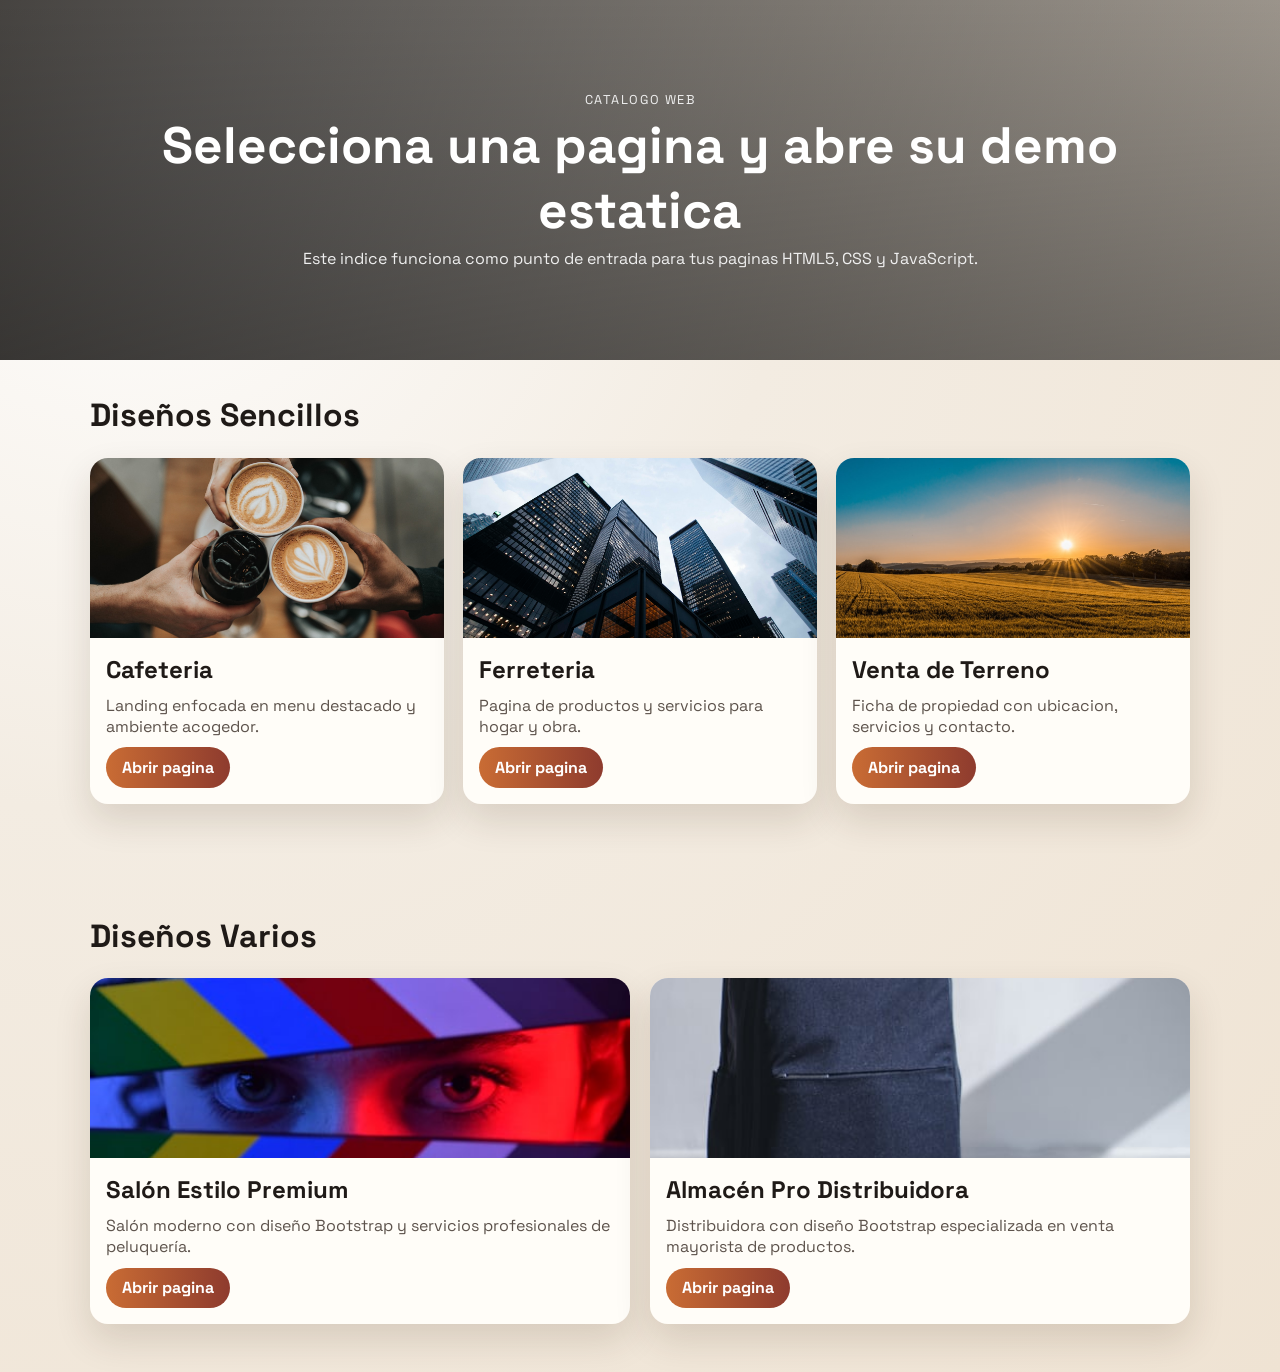
==== index.html @ 003e22ee "Pagina estatica ejemplo de almacen" ====
<!doctype html>
<html lang="es">
  <head>
    <meta charset="UTF-8" />
    <meta name="viewport" content="width=device-width, initial-scale=1.0" />
    <title>Catalogo de Paginas Estaticas</title>
    <link rel="preconnect" href="https://fonts.googleapis.com" />
    <link rel="preconnect" href="https://fonts.gstatic.com" crossorigin />
    <link
      href="https://fonts.googleapis.com/css2?family=Space+Grotesk:wght@400;500;700&display=swap"
      rel="stylesheet"
    />
    <link rel="stylesheet" href="assets/styles.css" />
  </head>
  <body>
    <header class="hero">
      <div class="hero__overlay"></div>
      <div class="hero__content container">
        <p class="tag">Catalogo Web</p>
        <h1>Selecciona una pagina y abre su demo estatica</h1>
        <p>
          Este indice funciona como punto de entrada para tus paginas HTML5, CSS
          y JavaScript.
        </p>
      </div>
    </header>

    <main class="container">
      <h2 class="section-title">Diseños Sencillos</h2>

      <section class="catalog" id="catalog">
        <article class="card" data-keywords="cafeteria cafe bebida postres">
          <img
            src="./1/images/cafeteria.jpg"
            alt="Interior de una cafeteria"
            loading="lazy"
          />
          <div class="card__body">
            <h2>Cafeteria</h2>
            <p>Landing enfocada en menu destacado y ambiente acogedor.</p>
            <a class="btn" href="1/index.html">Abrir pagina</a>
          </div>
        </article>

        <article class="card" data-keywords="ferreteria herramientas construccion">
          <img
            src="./2/images/ferreteria.jpg"
            alt="Pasillo con herramientas de ferreteria"
            loading="lazy"
          />
          <div class="card__body">
            <h2>Ferreteria</h2>
            <p>Pagina de productos y servicios para hogar y obra.</p>
            <a class="btn" href="2/index.html">Abrir pagina</a>
          </div>
        </article>

        <article class="card" data-keywords="terreno lote inversion venta">
          <img
            src="./3/images/terreno.jpg"
            alt="Terreno amplio en venta al atardecer"
            loading="lazy"
          />
          <div class="card__body">
            <h2>Venta de Terreno</h2>
            <p>Ficha de propiedad con ubicacion, servicios y contacto.</p>
            <a class="btn" href="3/index.html">Abrir pagina</a>
          </div>
        </article>
      </section>

      <h2 class="section-title mt-5">Diseños Varios</h2>

      <section class="catalog" id="catalog-2">
        <article class="card" data-keywords="peluqueria salon barberia cortes">
          <img
            src="./4/images/servicio-1.jpg"
            alt="Salón de peluquería premium"
            loading="lazy"
          />
          <div class="card__body">
            <h2>Salón Estilo Premium</h2>
            <p>Salón moderno con diseño Bootstrap y servicios profesionales de peluquería.</p>
            <a class="btn" href="4/index.html">Abrir pagina</a>
          </div>
        </article>

        <article class="card" data-keywords="almacen tienda distribuidor productos">
          <img
            src="./5/images/producto-1.jpg"
            alt="Almacén Pro Distribuidora"
            loading="lazy"
          />
          <div class="card__body">
            <h2>Almacén Pro Distribuidora</h2>
            <p>Distribuidora con diseño Bootstrap especializada en venta mayorista de productos.</p>
            <a class="btn" href="5/index.html">Abrir pagina</a>
          </div>
        </article>
      </section>

      <p id="emptyState" class="empty" hidden>No hay resultados para esa busqueda.</p>
    </main>

    <script src="assets/main.js"></script>
  </body>
</html>
---- assets/styles.css ----
:root {
  --bg: #f4efe7;
  --card: #fffdf8;
  --text: #1f1a17;
  --muted: #5d534c;
  --primary: #c96c34;
  --primary-2: #8e3b2e;
  --shadow: 0 16px 36px rgba(58, 32, 15, 0.14);
}

* {
  box-sizing: border-box;
}

html,
body {
  margin: 0;
  padding: 0;
  font-family: "Space Grotesk", "Segoe UI", sans-serif;
  color: var(--text);
  background: radial-gradient(circle at 10% 10%, #fff 0, #f3ece2 40%, #efe3d3 100%);
}

.container {
  width: min(1100px, 92%);
  margin: 0 auto;
}

.hero {
  position: relative;
  min-height: 40vh;
  display: grid;
  place-items: center;
  overflow: hidden;
  background:
    linear-gradient(110deg, rgba(19, 16, 13, 0.78), rgba(19, 16, 13, 0.35)),
    url("https://images.unsplash.com/photo-1511920170033-f8396924c348?auto=format&fit=crop&w=1800&q=80")
      center/cover no-repeat;
}

.hero__overlay {
  position: absolute;
  inset: 0;
  background: linear-gradient(180deg, transparent 0%, rgba(0, 0, 0, 0.3) 100%);
}

.hero__content {
  position: relative;
  z-index: 1;
  text-align: center;
  color: #fff;
  padding: 2rem 0;
}

.hero h1 {
  margin: 0.3rem 0;
  font-size: clamp(1.8rem, 4vw, 3.2rem);
}

.hero p {
  margin: 0;
  color: #efefef;
}

.tag {
  margin: 0;
  letter-spacing: 0.12em;
  text-transform: uppercase;
  font-size: 0.8rem;
  color: #ffd8bf;
}

.toolbar {
  margin: 2.2rem 0 1.4rem;
}

.toolbar input {
  width: 100%;
  border: 2px solid #d9c7b8;
  border-radius: 14px;
  padding: 0.9rem 1rem;
  font-size: 1rem;
  background: #fff;
}

.toolbar input:focus {
  outline: none;
  border-color: var(--primary);
  box-shadow: 0 0 0 4px rgba(201, 108, 52, 0.2);
}

.section-title {
  margin: 2.2rem 0 1.4rem;
  font-size: clamp(1.2rem, 3vw, 2rem);
  color: var(--text);
}

.section-title.mt-5 {
  margin-top: 4rem;
}

.catalog {
  display: grid;
  grid-template-columns: repeat(auto-fit, minmax(250px, 1fr));
  gap: 1.2rem;
  padding-bottom: 3rem;
}

.card {
  background: var(--card);
  border-radius: 18px;
  overflow: hidden;
  box-shadow: var(--shadow);
  display: grid;
  grid-template-rows: 180px 1fr;
  transform: translateY(20px);
  opacity: 0;
  animation: enter 0.6s ease forwards;
}

.card:nth-child(2) {
  animation-delay: 0.1s;
}

.card:nth-child(3) {
  animation-delay: 0.2s;
}

.card img {
  width: 100%;
  height: 100%;
  object-fit: cover;
}

.card__body {
  padding: 1rem;
  display: grid;
  gap: 0.65rem;
}

.card h2 {
  margin: 0;
}

.card p {
  margin: 0;
  color: var(--muted);
}

.btn {
  justify-self: start;
  text-decoration: none;
  color: #fff;
  background: linear-gradient(90deg, var(--primary), var(--primary-2));
  padding: 0.6rem 1rem;
  border-radius: 999px;
  font-weight: 700;
  transition: transform 0.2s ease, filter 0.2s ease;
}

.btn:hover {
  transform: translateY(-2px);
  filter: brightness(1.05);
}

.empty {
  margin: 1.4rem 0 2rem;
  text-align: center;
  color: var(--muted);
}

@keyframes enter {
  to {
    opacity: 1;
    transform: translateY(0);
  }
}

@media (max-width: 640px) {
  .hero {
    min-height: 34vh;
  }

  .catalog {
    grid-template-columns: 1fr;
  }
}
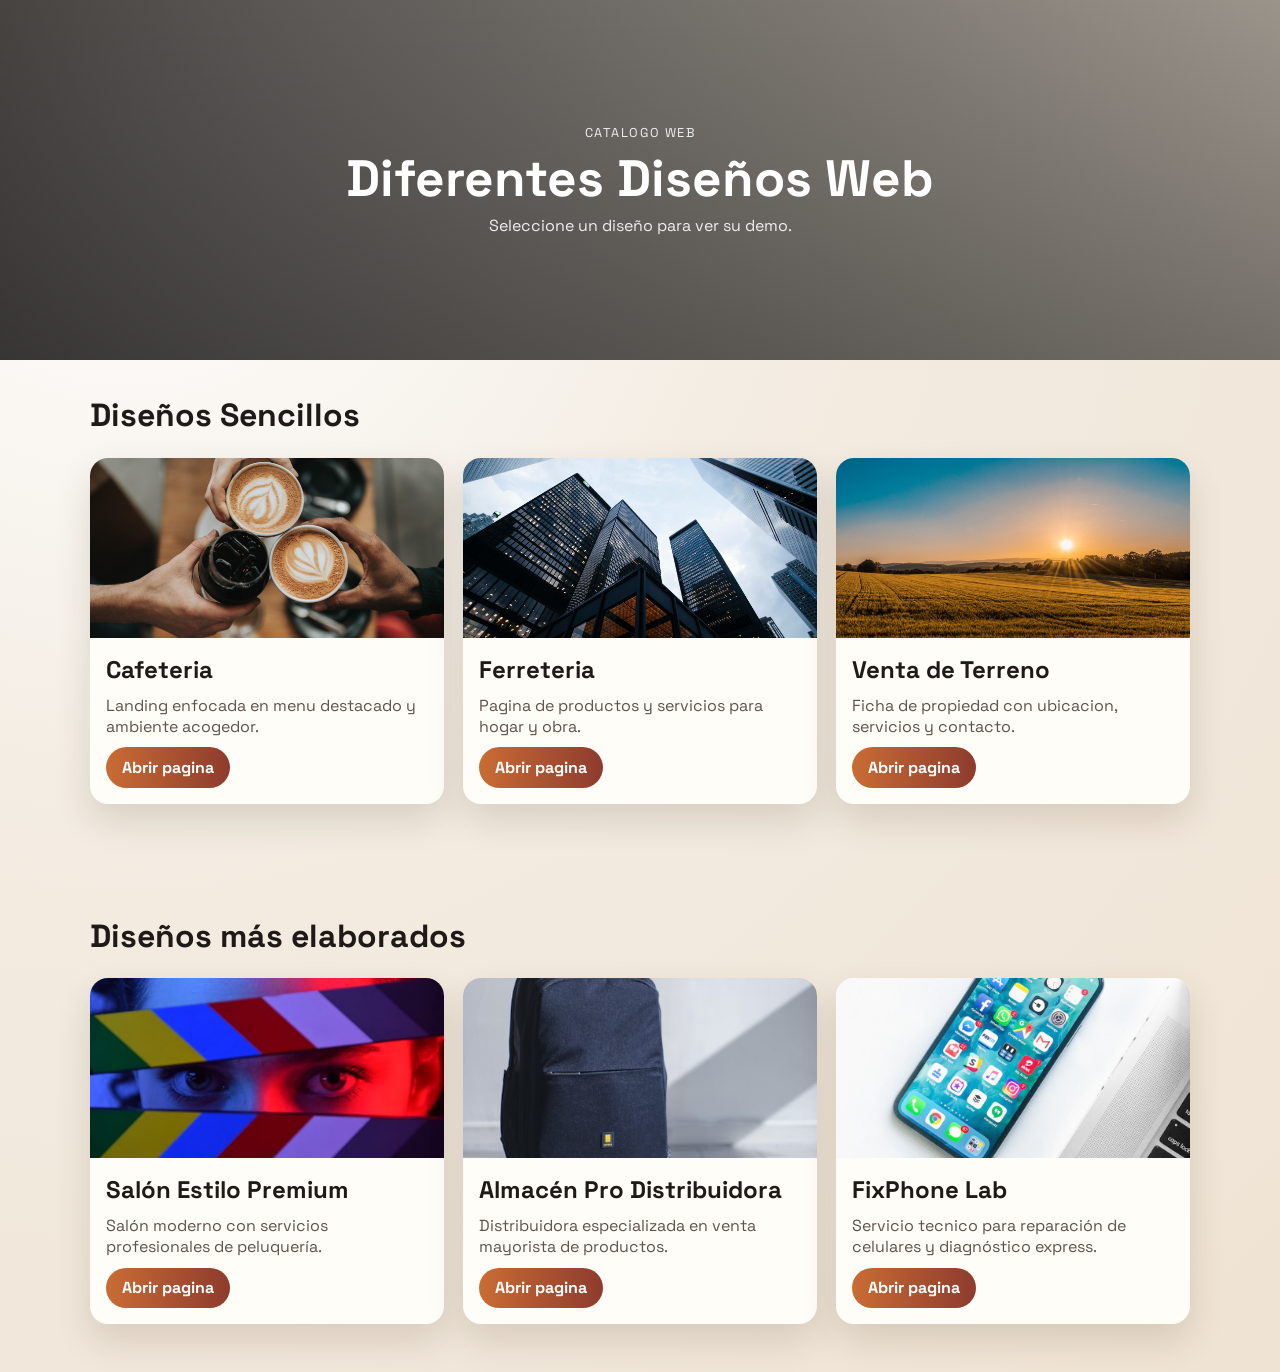
==== commit 54f0b030: "Agregar página principal de servicio para FixPhone Lab con detalles del servicio y opciones de conta" ====
--- a/index.html
+++ b/index.html
@@ -17,10 +17,9 @@
       <div class="hero__overlay"></div>
       <div class="hero__content container">
         <p class="tag">Catalogo Web</p>
-        <h1>Selecciona una pagina y abre su demo estatica</h1>
+        <h1>Diferentes Diseños Web</h1>
         <p>
-          Este indice funciona como punto de entrada para tus paginas HTML5, CSS
-          y JavaScript.
+          Seleccione un diseño para ver su demo.
         </p>
       </div>
     </header>
@@ -69,7 +68,7 @@
         </article>
       </section>
 
-      <h2 class="section-title mt-5">Diseños Varios</h2>
+      <h2 class="section-title mt-5">Diseños más elaborados</h2>
 
       <section class="catalog" id="catalog-2">
         <article class="card" data-keywords="peluqueria salon barberia cortes">
@@ -80,7 +79,7 @@
           />
           <div class="card__body">
             <h2>Salón Estilo Premium</h2>
-            <p>Salón moderno con diseño Bootstrap y servicios profesionales de peluquería.</p>
+            <p>Salón moderno con servicios profesionales de peluquería.</p>
             <a class="btn" href="4/index.html">Abrir pagina</a>
           </div>
         </article>
@@ -93,8 +92,21 @@
           />
           <div class="card__body">
             <h2>Almacén Pro Distribuidora</h2>
-            <p>Distribuidora con diseño Bootstrap especializada en venta mayorista de productos.</p>
+            <p>Distribuidora especializada en venta mayorista de productos.</p>
             <a class="btn" href="5/index.html">Abrir pagina</a>
+          </div>
+        </article>
+
+        <article class="card" data-keywords="reparacion celulares movil pantalla bateria">
+          <img
+            src="./6/images/servicio-1.jpg"
+            alt="Reparación de celulares FixPhone Lab"
+            loading="lazy"
+          />
+          <div class="card__body">
+            <h2>FixPhone Lab</h2>
+            <p>Servicio tecnico para reparación de celulares y diagnóstico express.</p>
+            <a class="btn" href="6/index.html">Abrir pagina</a>
           </div>
         </article>
       </section>
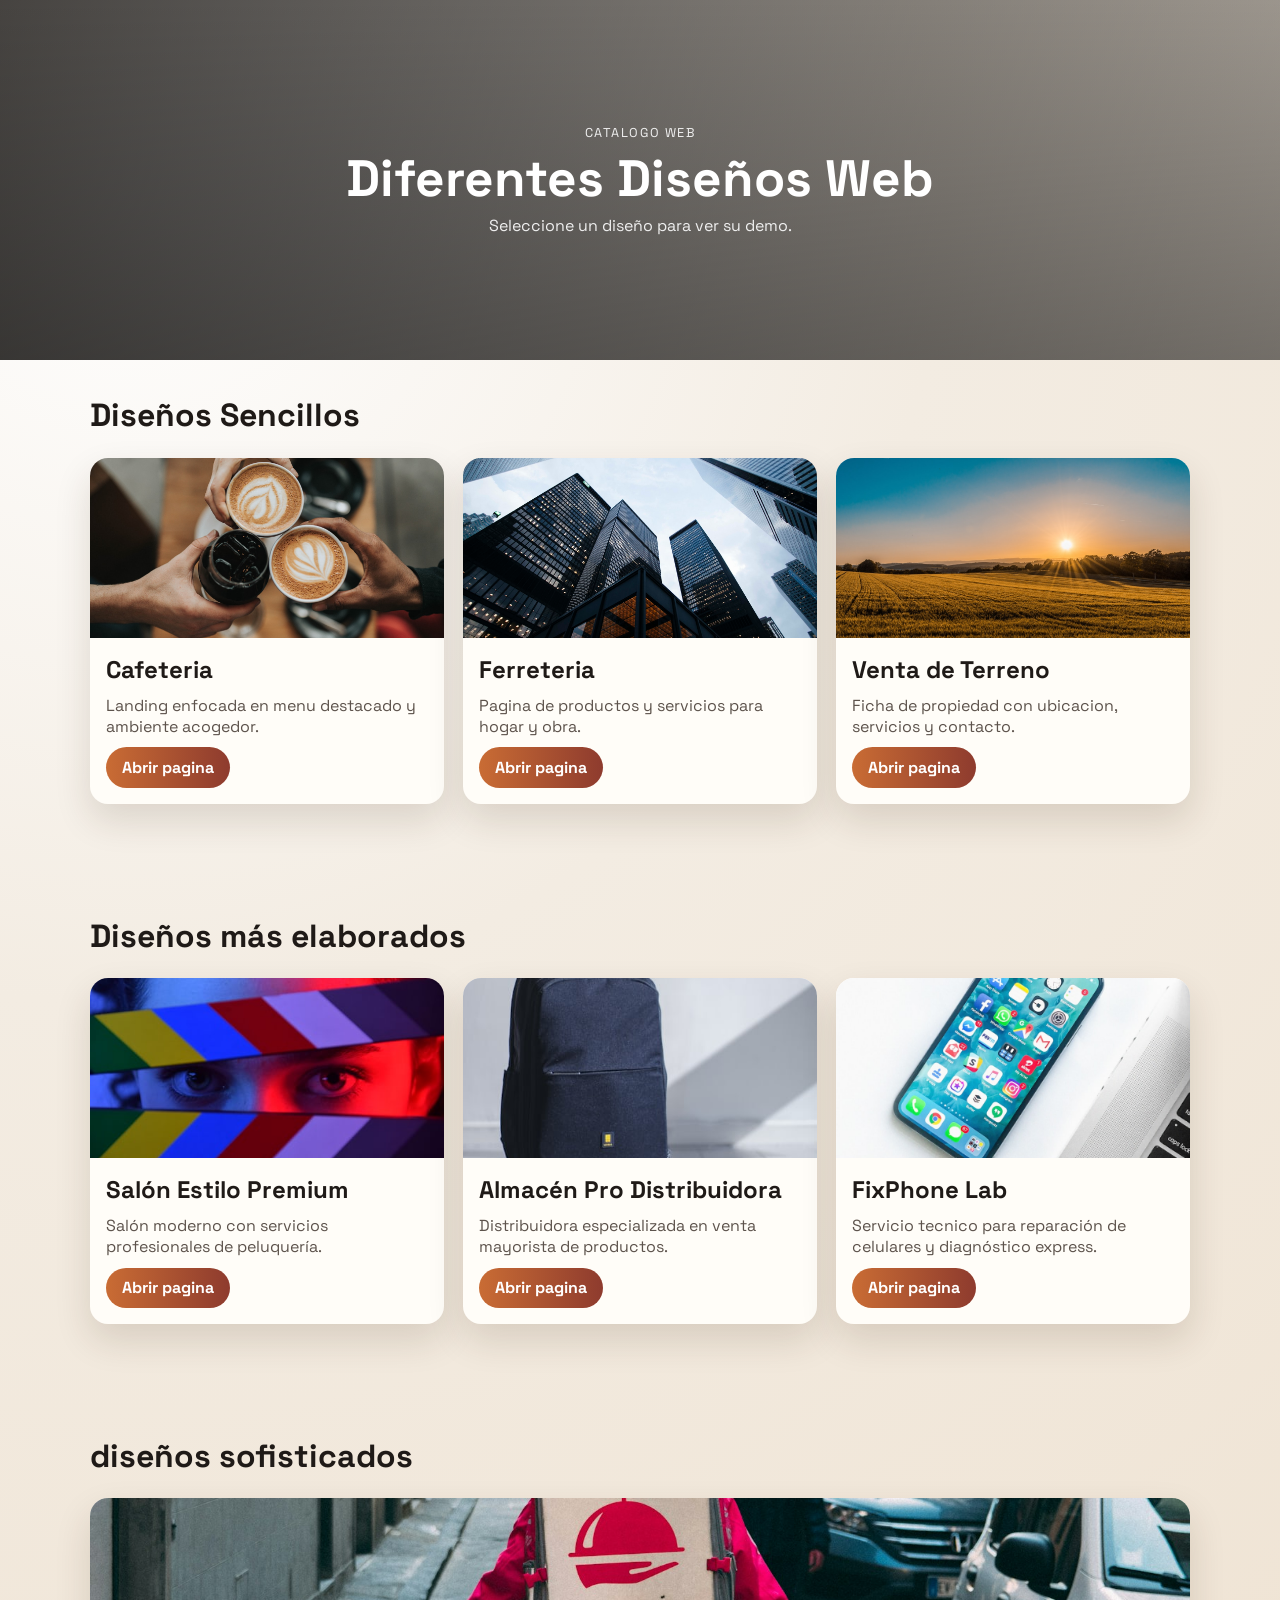
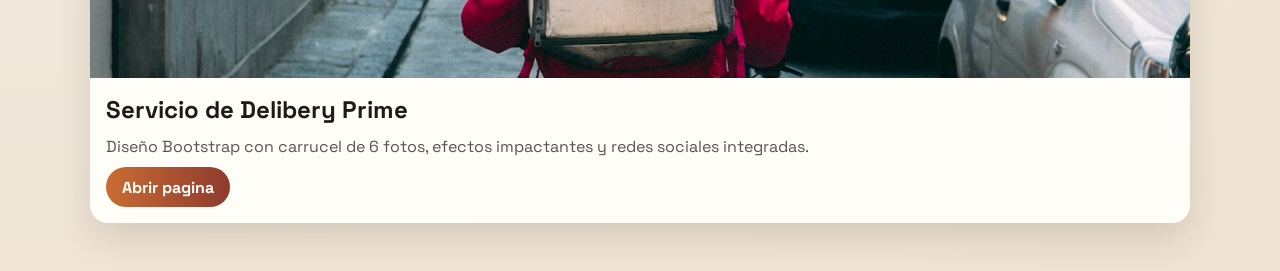
==== commit 351047fa: "Agregar nueva página de inicio de servicio de entrega con carrusel y sección de ventajas" ====
--- a/index.html
+++ b/index.html
@@ -111,6 +111,23 @@
         </article>
       </section>
 
+      <h2 class="section-title mt-5">diseños sofisticados</h2>
+
+      <section class="catalog" id="catalog-3">
+        <article class="card" data-keywords="delivery delibery logistica reparto envios">
+          <img
+            src="./7/images/delivery-1.jpg"
+            alt="Servicio de delibery premium"
+            loading="lazy"
+          />
+          <div class="card__body">
+            <h2>Servicio de Delibery Prime</h2>
+            <p>Diseño Bootstrap con carrucel de 6 fotos, efectos impactantes y redes sociales integradas.</p>
+            <a class="btn" href="7/index.html">Abrir pagina</a>
+          </div>
+        </article>
+      </section>
+
       <p id="emptyState" class="empty" hidden>No hay resultados para esa busqueda.</p>
     </main>
 
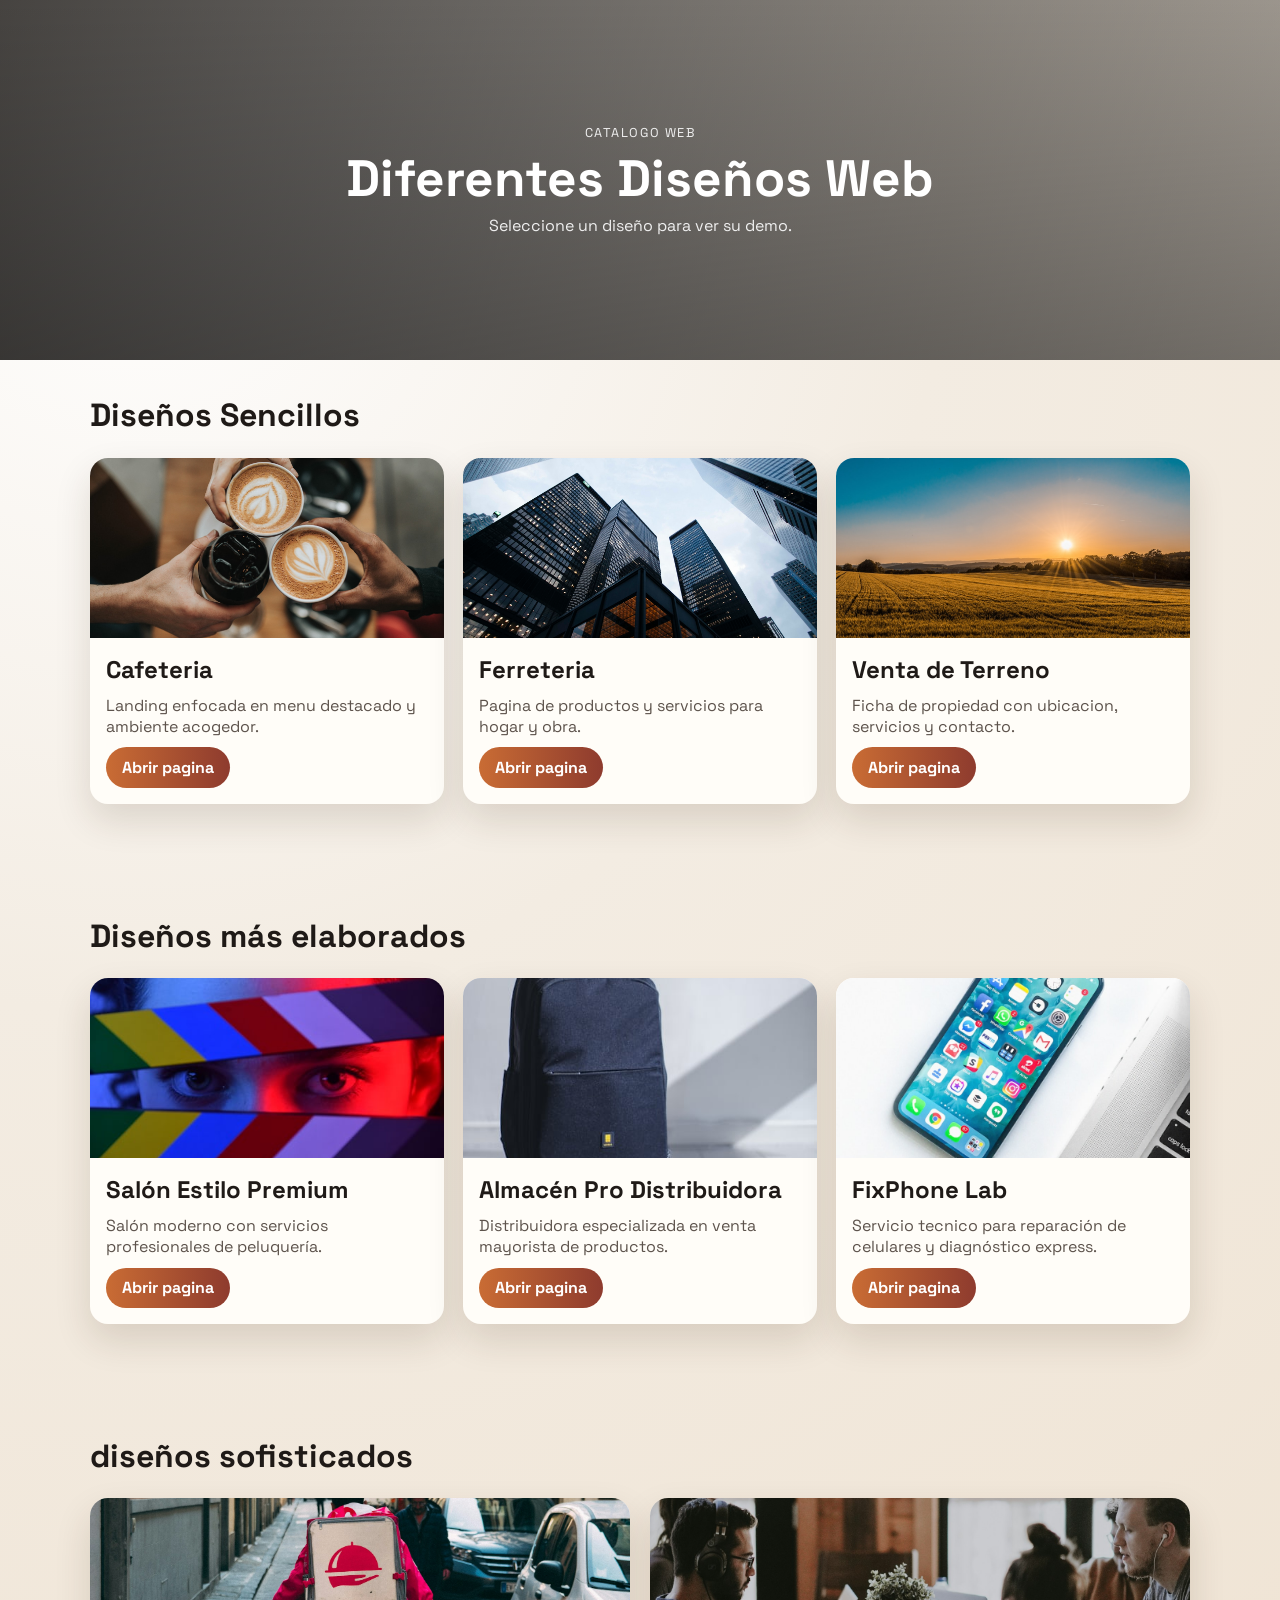
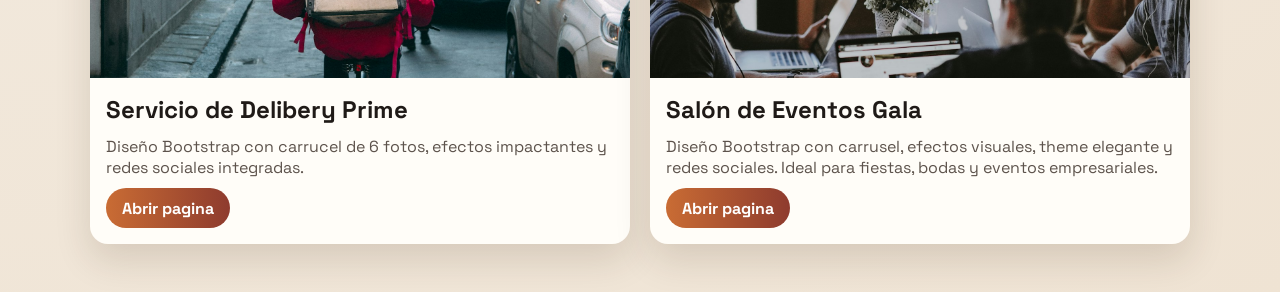
==== commit 3406181f: "Agregar index.html para Salón de Eventos Gala con carrusel y detalles del servicio" ====
--- a/index.html
+++ b/index.html
@@ -126,6 +126,18 @@
             <a class="btn" href="7/index.html">Abrir pagina</a>
           </div>
         </article>
+          <article class="card" data-keywords="salon eventos fiesta gala celebracion conferencias">
+            <img
+              src="./8/images/evento-1.jpg"
+              alt="Gente disfrutando en una fiesta de salón de eventos"
+              loading="lazy"
+            />
+            <div class="card__body">
+              <h2>Salón de Eventos Gala</h2>
+              <p>Diseño Bootstrap con carrusel, efectos visuales, theme elegante y redes sociales. Ideal para fiestas, bodas y eventos empresariales.</p>
+              <a class="btn" href="8/index.html">Abrir pagina</a>
+            </div>
+          </article>
       </section>
 
       <p id="emptyState" class="empty" hidden>No hay resultados para esa busqueda.</p>
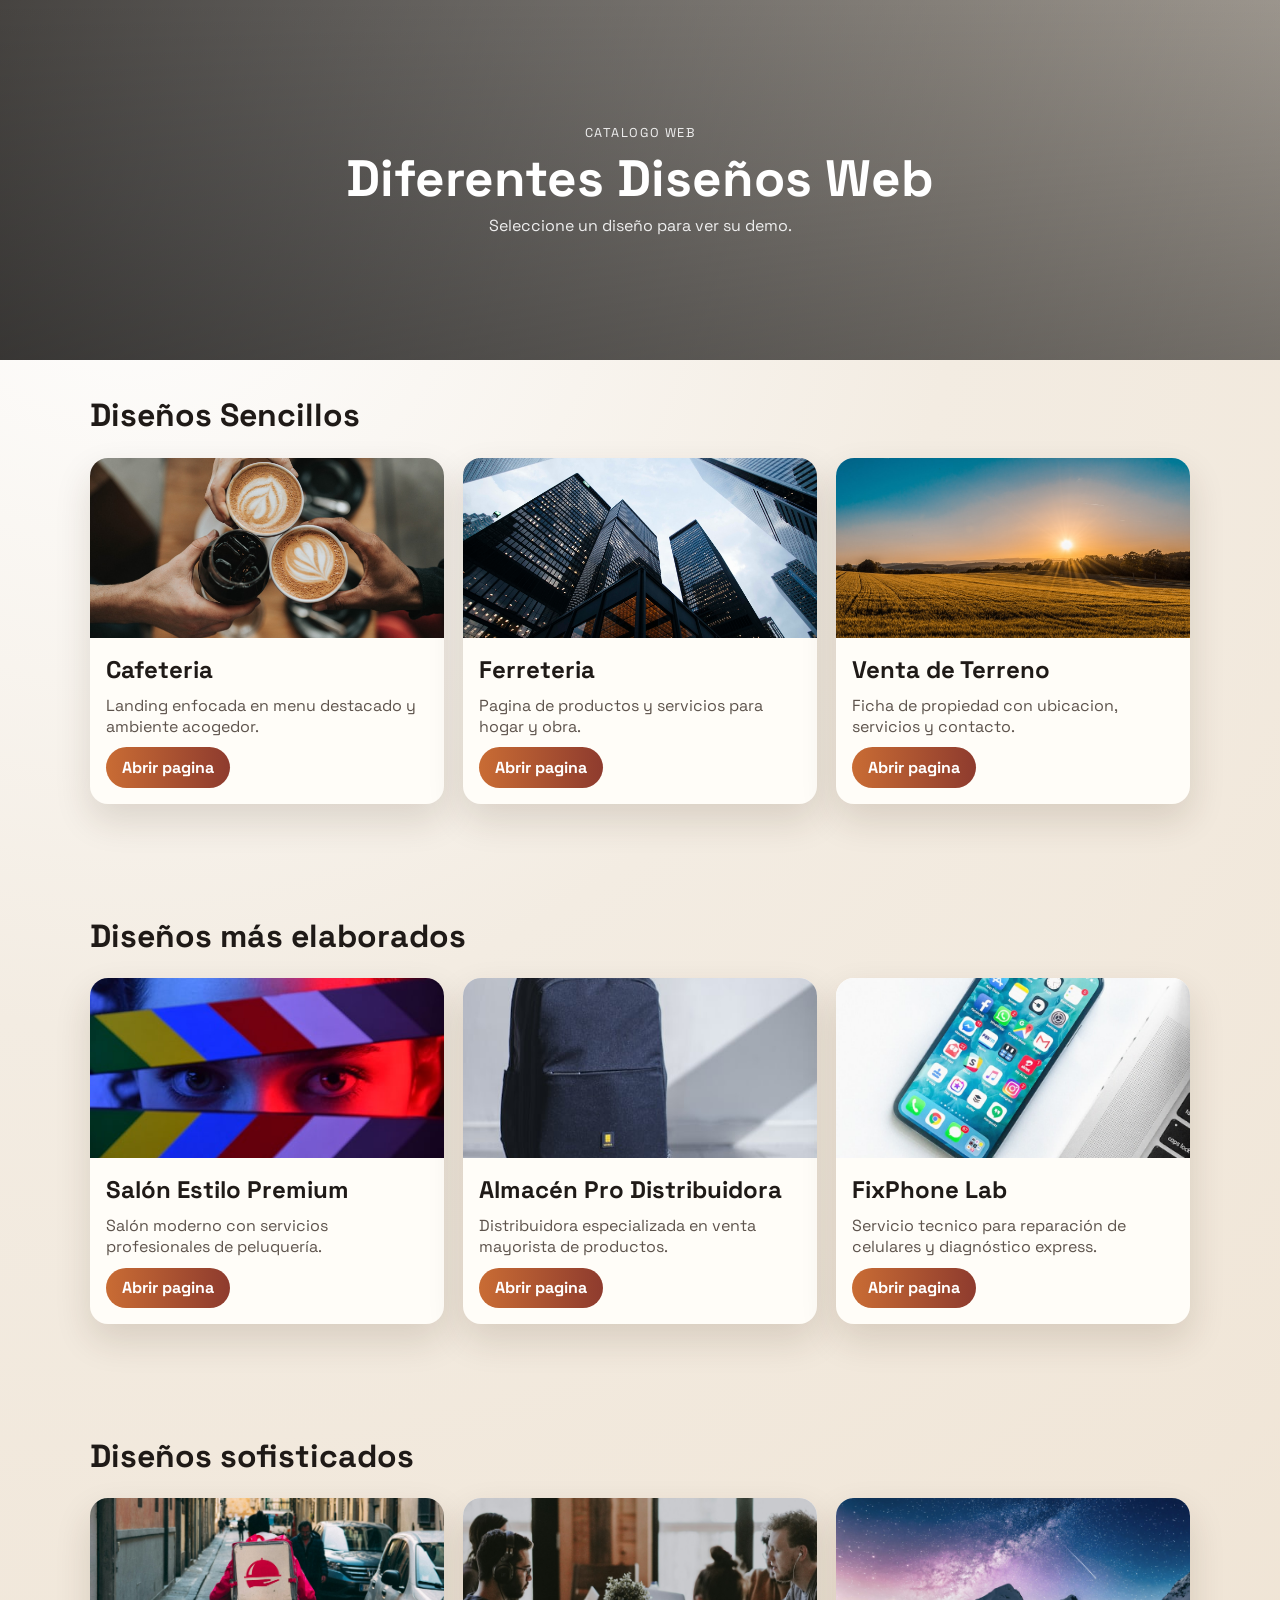
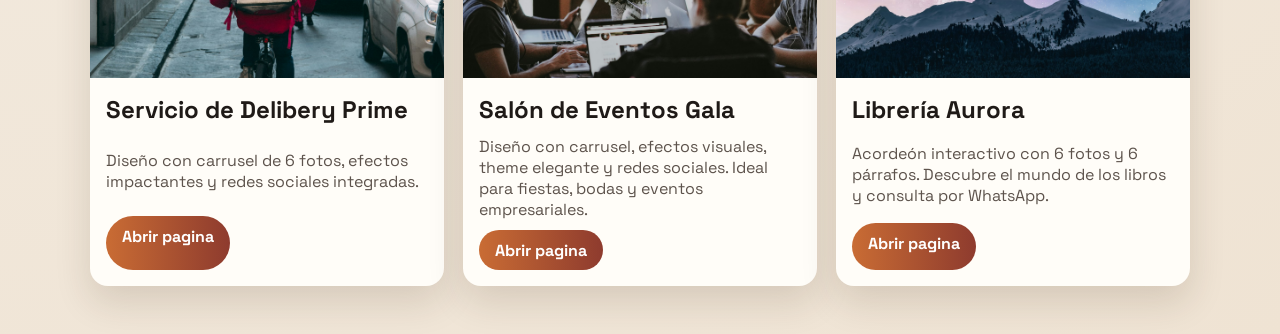
==== commit 4d3504ec: "Agregar nuevo index.html para Librería Aurora con diseño responsivo y secciones de acordeón." ====
--- a/index.html
+++ b/index.html
@@ -111,7 +111,7 @@
         </article>
       </section>
 
-      <h2 class="section-title mt-5">diseños sofisticados</h2>
+      <h2 class="section-title mt-5">Diseños sofisticados</h2>
 
       <section class="catalog" id="catalog-3">
         <article class="card" data-keywords="delivery delibery logistica reparto envios">
@@ -122,7 +122,7 @@
           />
           <div class="card__body">
             <h2>Servicio de Delibery Prime</h2>
-            <p>Diseño Bootstrap con carrucel de 6 fotos, efectos impactantes y redes sociales integradas.</p>
+            <p>Diseño con carrusel de 6 fotos, efectos impactantes y redes sociales integradas.</p>
             <a class="btn" href="7/index.html">Abrir pagina</a>
           </div>
         </article>
@@ -134,10 +134,22 @@
             />
             <div class="card__body">
               <h2>Salón de Eventos Gala</h2>
-              <p>Diseño Bootstrap con carrusel, efectos visuales, theme elegante y redes sociales. Ideal para fiestas, bodas y eventos empresariales.</p>
+              <p>Diseño con carrusel, efectos visuales, theme elegante y redes sociales. Ideal para fiestas, bodas y eventos empresariales.</p>
               <a class="btn" href="8/index.html">Abrir pagina</a>
             </div>
           </article>
+        <article class="card" data-keywords="libreria libros lectura cultura niños aventuras">
+          <img
+            src="./9/images/libro-1.jpg"
+            alt="Estantería de libros en la librería"
+            loading="lazy"
+          />
+          <div class="card__body">
+            <h2>Librería Aurora</h2>
+            <p>Acordeón interactivo con 6 fotos y 6 párrafos. Descubre el mundo de los libros y consulta por WhatsApp.</p>
+            <a class="btn" href="9/index.html">Abrir pagina</a>
+          </div>
+        </article>
       </section>
 
       <p id="emptyState" class="empty" hidden>No hay resultados para esa busqueda.</p>
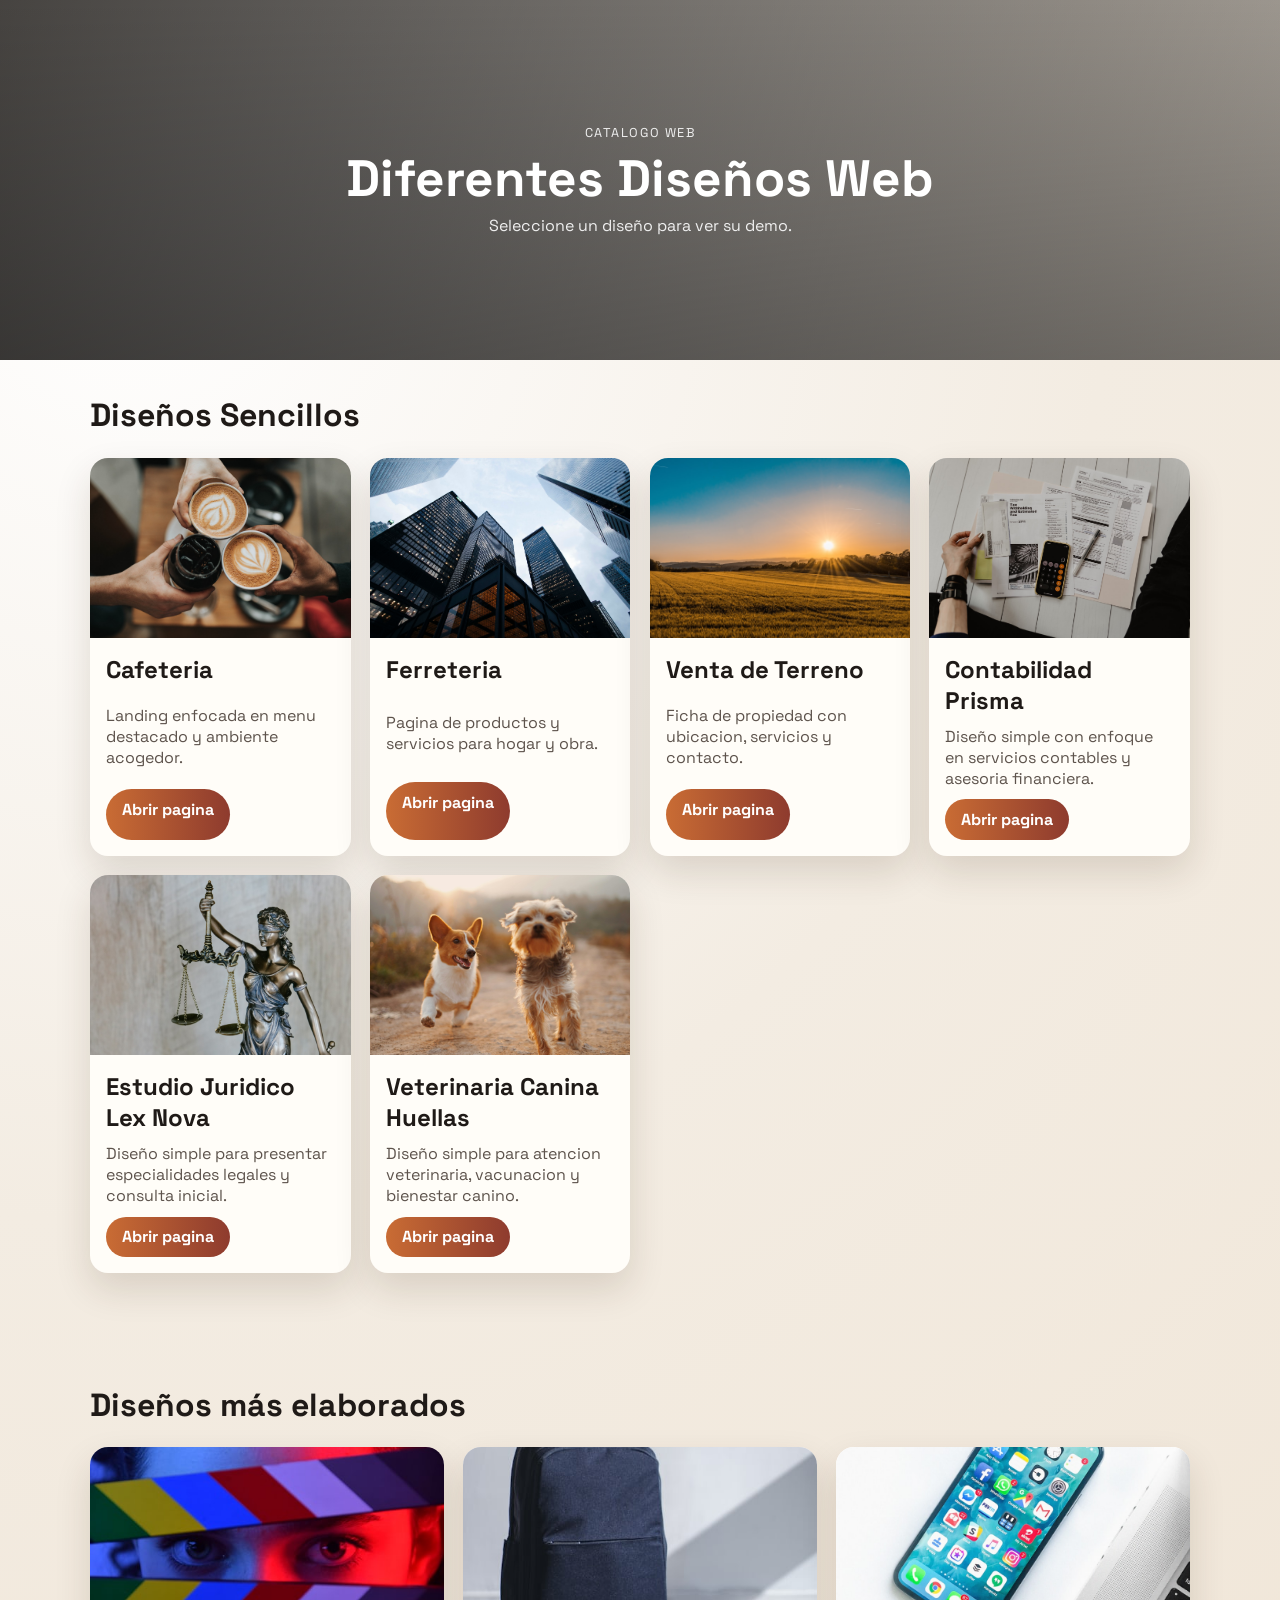
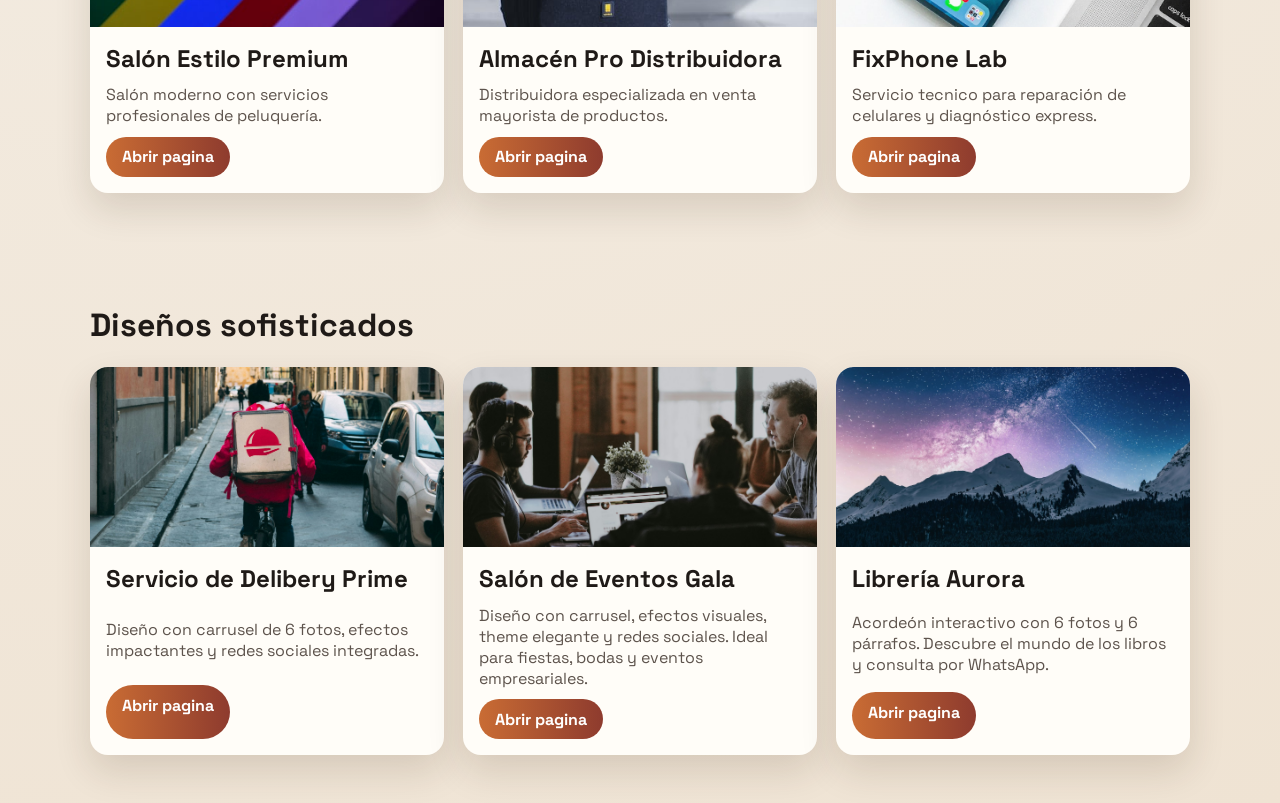
==== commit 9c0a4c71: "Se agregan tres ejemplos mas de paginas sencillas" ====
--- a/index.html
+++ b/index.html
@@ -64,6 +64,45 @@
             <h2>Venta de Terreno</h2>
             <p>Ficha de propiedad con ubicacion, servicios y contacto.</p>
             <a class="btn" href="3/index.html">Abrir pagina</a>
+          </div>
+        </article>
+
+        <article class="card" data-keywords="contabilidad impuestos balances asesoria financiera">
+          <img
+            src="./10/images/contabilidad.jpg"
+            alt="Profesional revisando reportes financieros"
+            loading="lazy"
+          />
+          <div class="card__body">
+            <h2>Contabilidad Prisma</h2>
+            <p>Diseño simple con enfoque en servicios contables y asesoria financiera.</p>
+            <a class="btn" href="10/index.html">Abrir pagina</a>
+          </div>
+        </article>
+
+        <article class="card" data-keywords="estudio juridico abogados derecho civil laboral comercial">
+          <img
+            src="./11/images/juridico.jpg"
+            alt="Balanza de justicia sobre escritorio legal"
+            loading="lazy"
+          />
+          <div class="card__body">
+            <h2>Estudio Juridico Lex Nova</h2>
+            <p>Diseño simple para presentar especialidades legales y consulta inicial.</p>
+            <a class="btn" href="11/index.html">Abrir pagina</a>
+          </div>
+        </article>
+
+        <article class="card" data-keywords="veterinaria perros clinica canina vacunas urgencias">
+          <img
+            src="./12/images/veterinaria.jpg"
+            alt="Veterinario atendiendo a un perro"
+            loading="lazy"
+          />
+          <div class="card__body">
+            <h2>Veterinaria Canina Huellas</h2>
+            <p>Diseño simple para atencion veterinaria, vacunacion y bienestar canino.</p>
+            <a class="btn" href="12/index.html">Abrir pagina</a>
           </div>
         </article>
       </section>
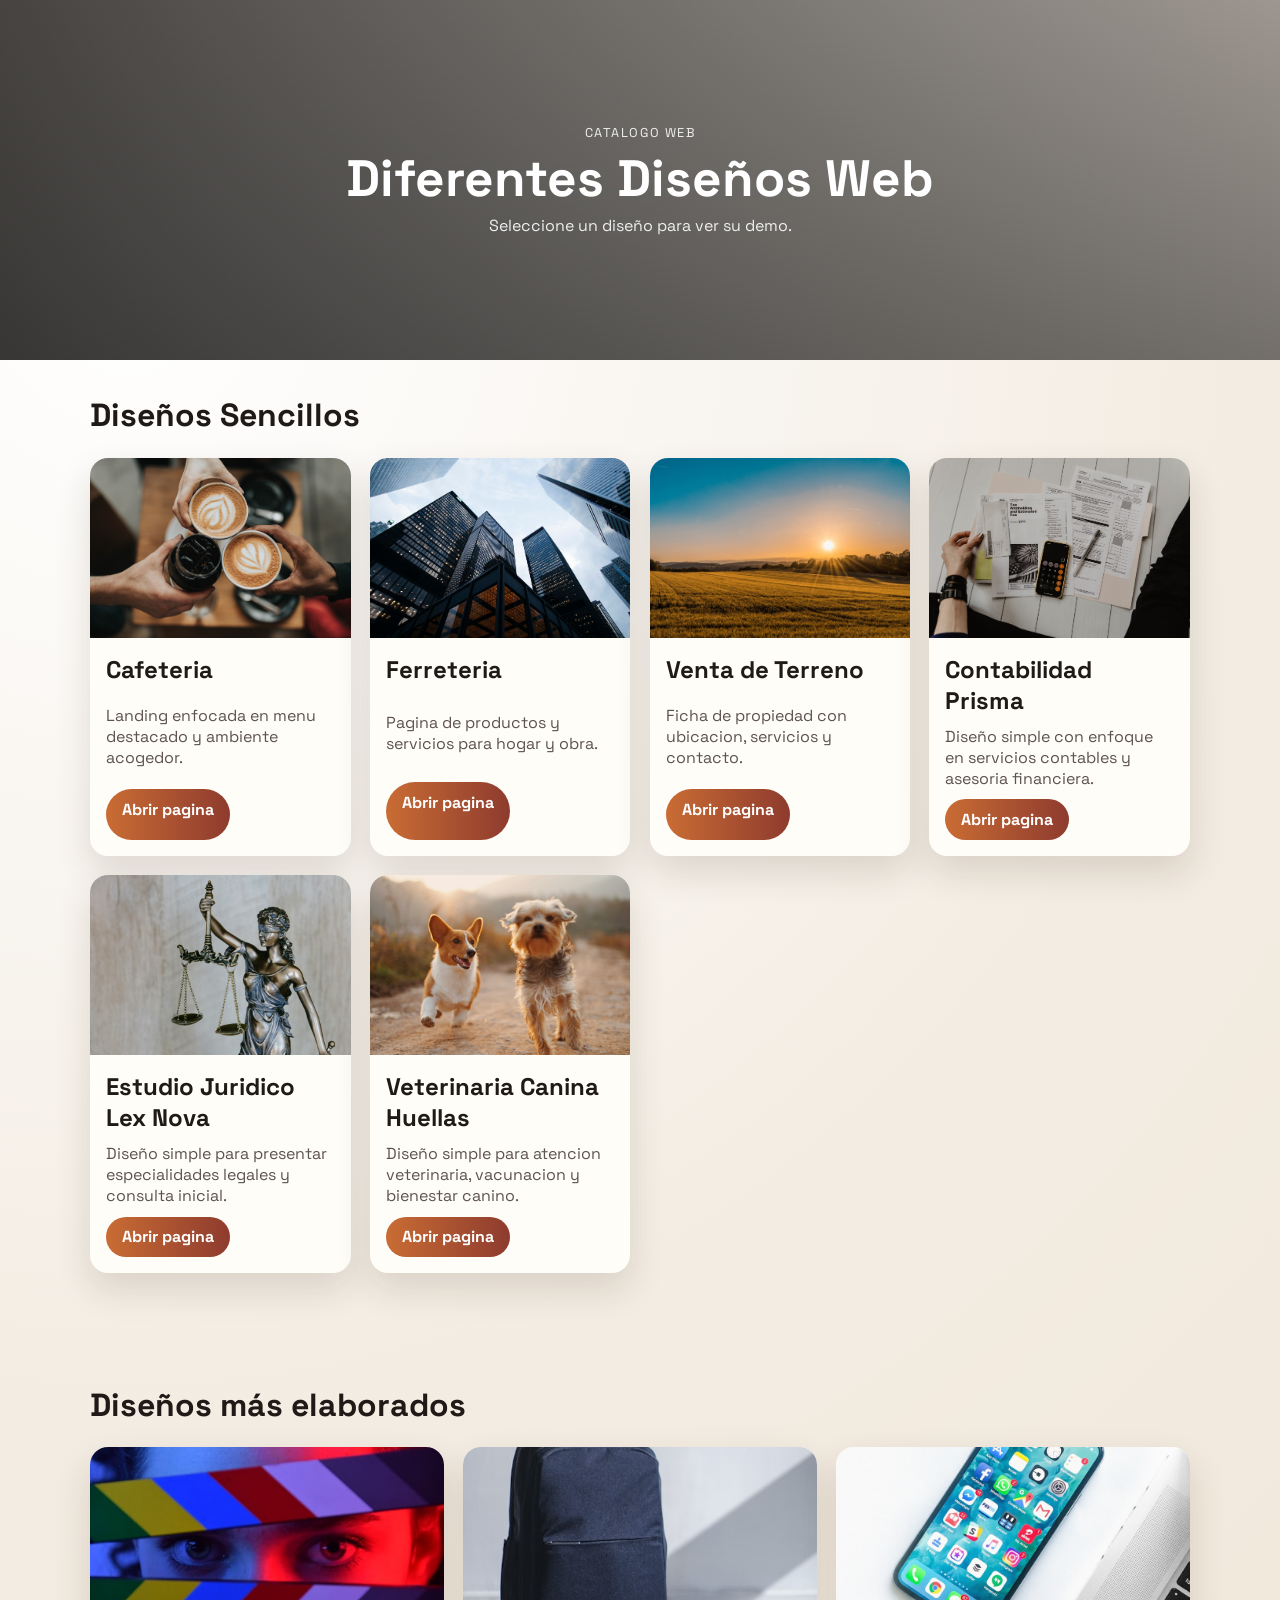
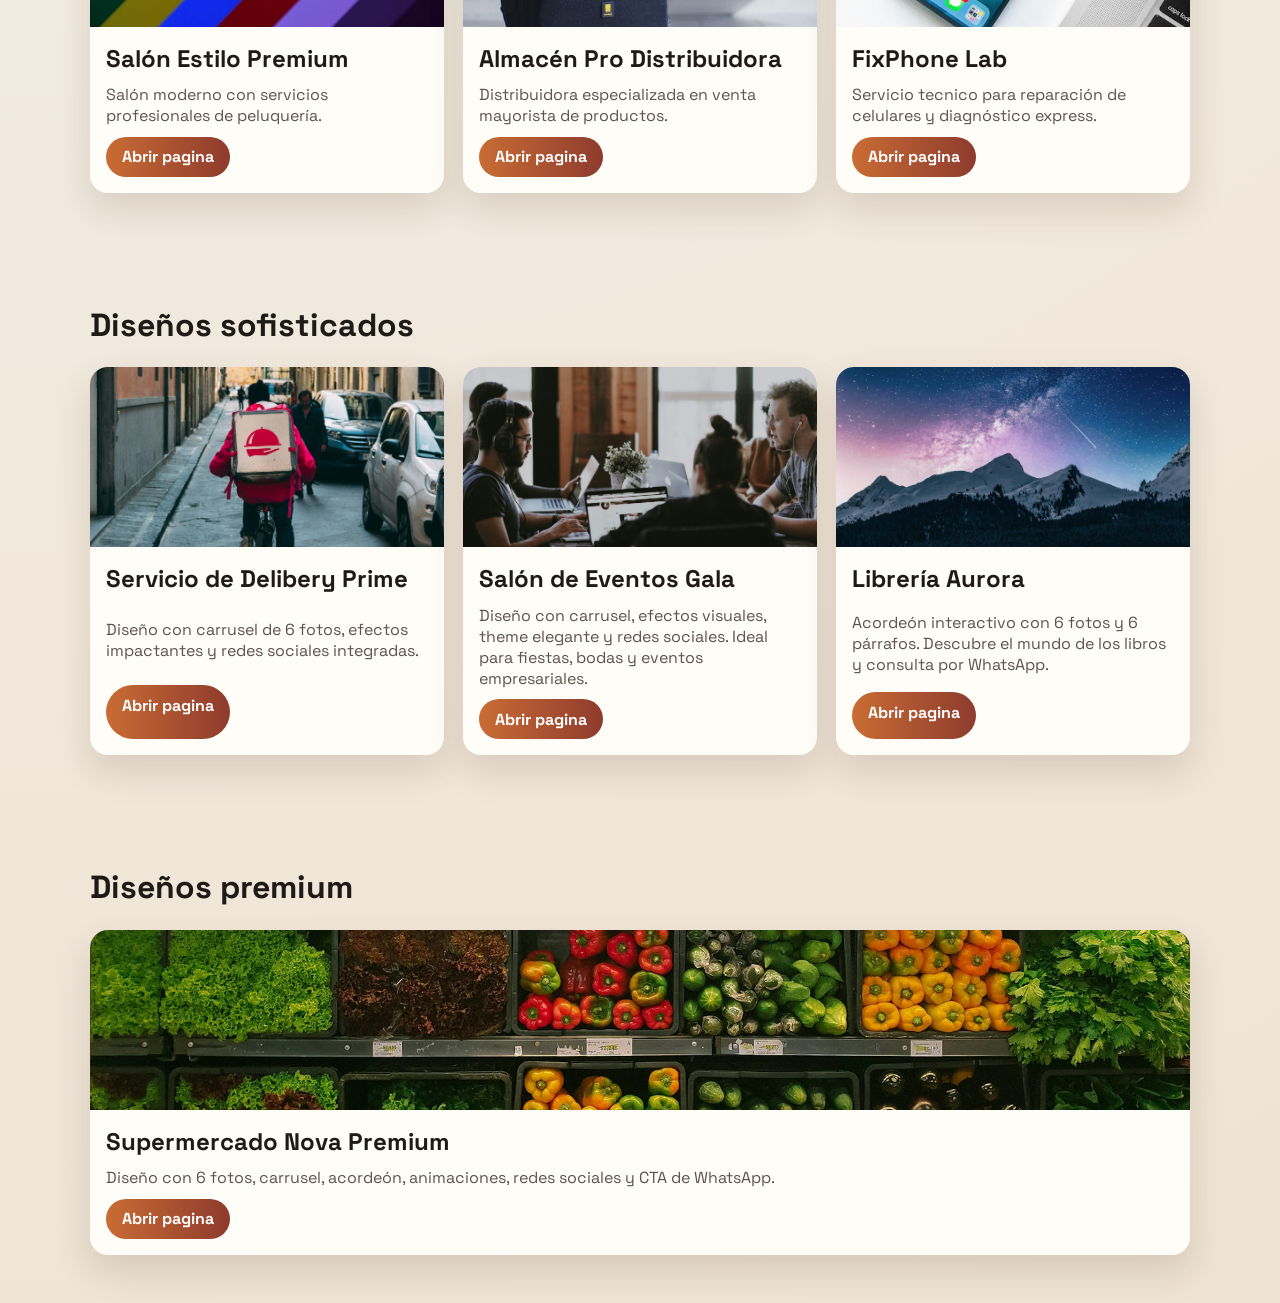
==== commit 81a5f469: "Agregar nueva página HTML para Supermercado Nova Premium con diseño responsivo y funciones interacti" ====
--- a/index.html
+++ b/index.html
@@ -191,6 +191,23 @@
         </article>
       </section>
 
+      <h2 class="section-title mt-5">Diseños premium</h2>
+
+      <section class="catalog" id="catalog-4">
+        <article class="card" data-keywords="supermercado premium tailwind ofertas carrito frescos">
+          <img
+            src="./13/images/super-1.jpg"
+            alt="Pasillo moderno de supermercado premium"
+            loading="lazy"
+          />
+          <div class="card__body">
+            <h2>Supermercado Nova Premium</h2>
+            <p>Diseño con 6 fotos, carrusel, acordeón, animaciones, redes sociales y CTA de WhatsApp.</p>
+            <a class="btn" href="13/index.html">Abrir pagina</a>
+          </div>
+        </article>
+      </section>
+
       <p id="emptyState" class="empty" hidden>No hay resultados para esa busqueda.</p>
     </main>
 
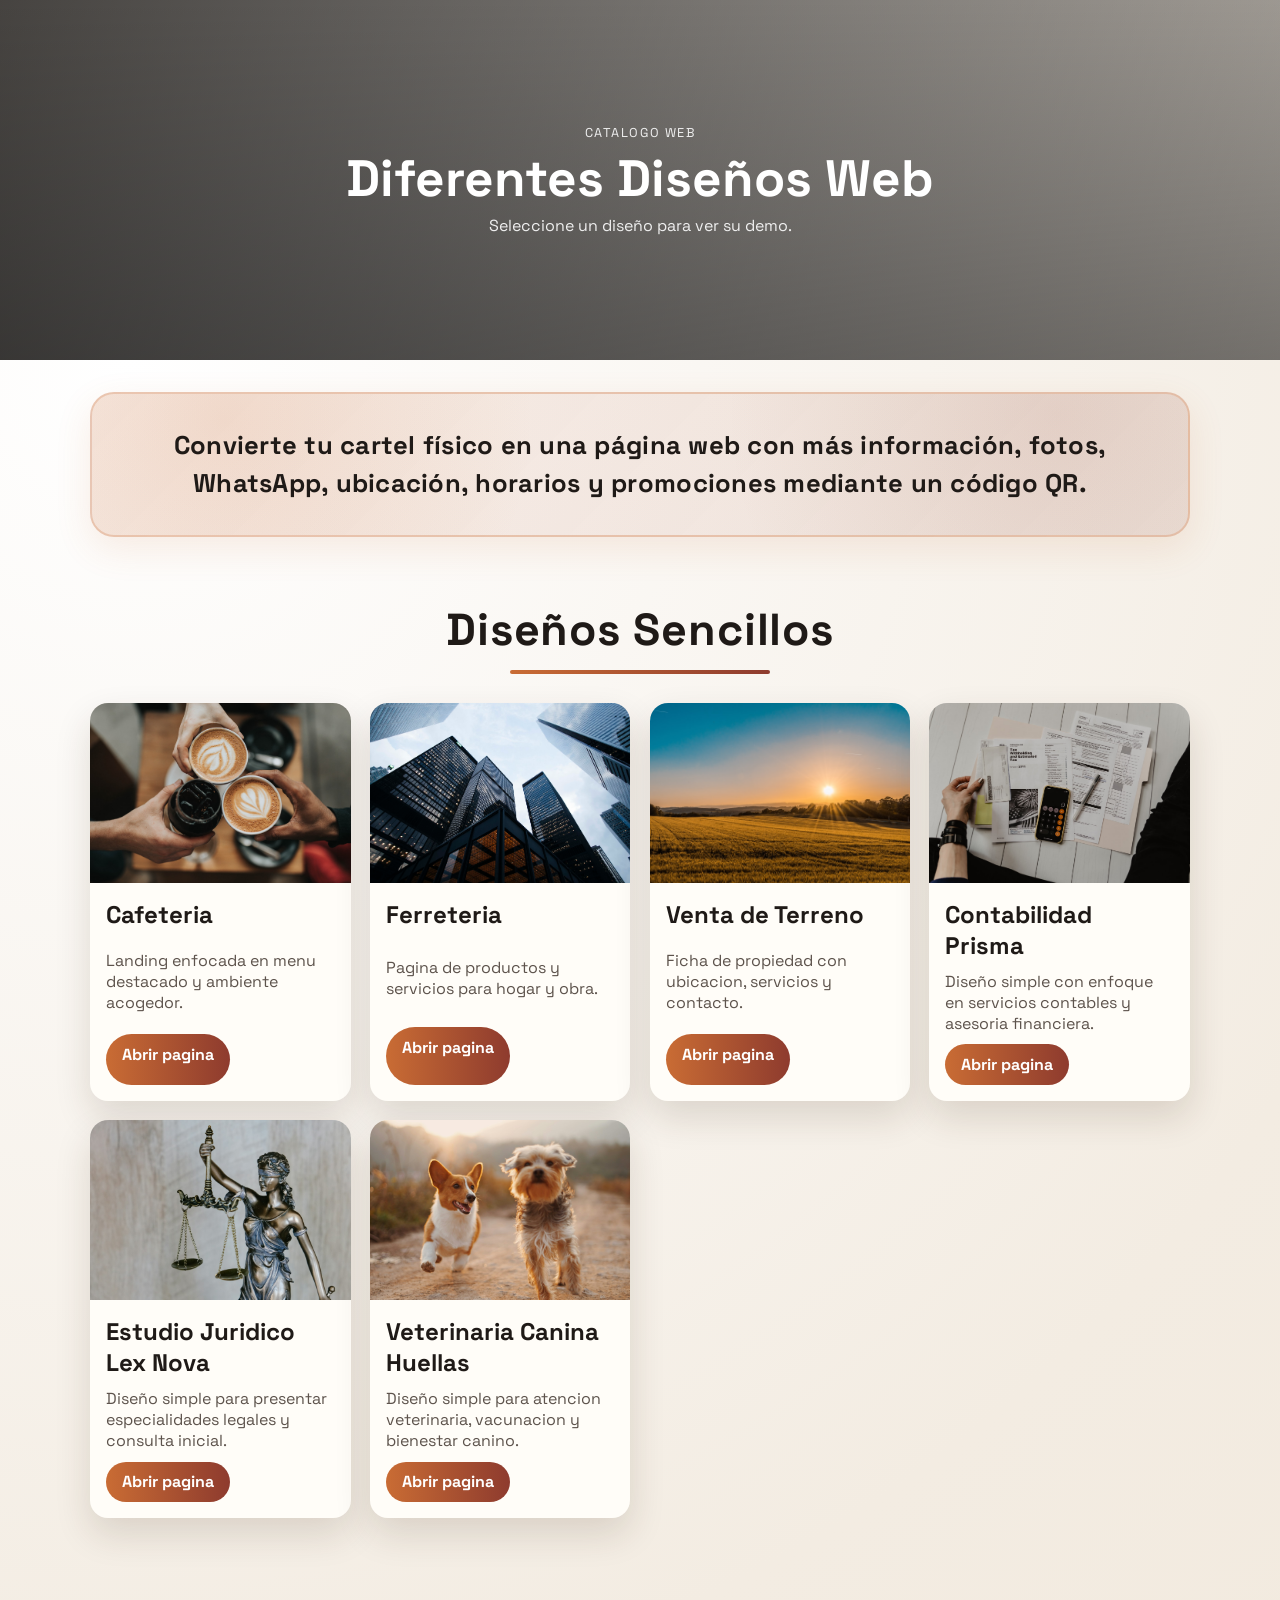
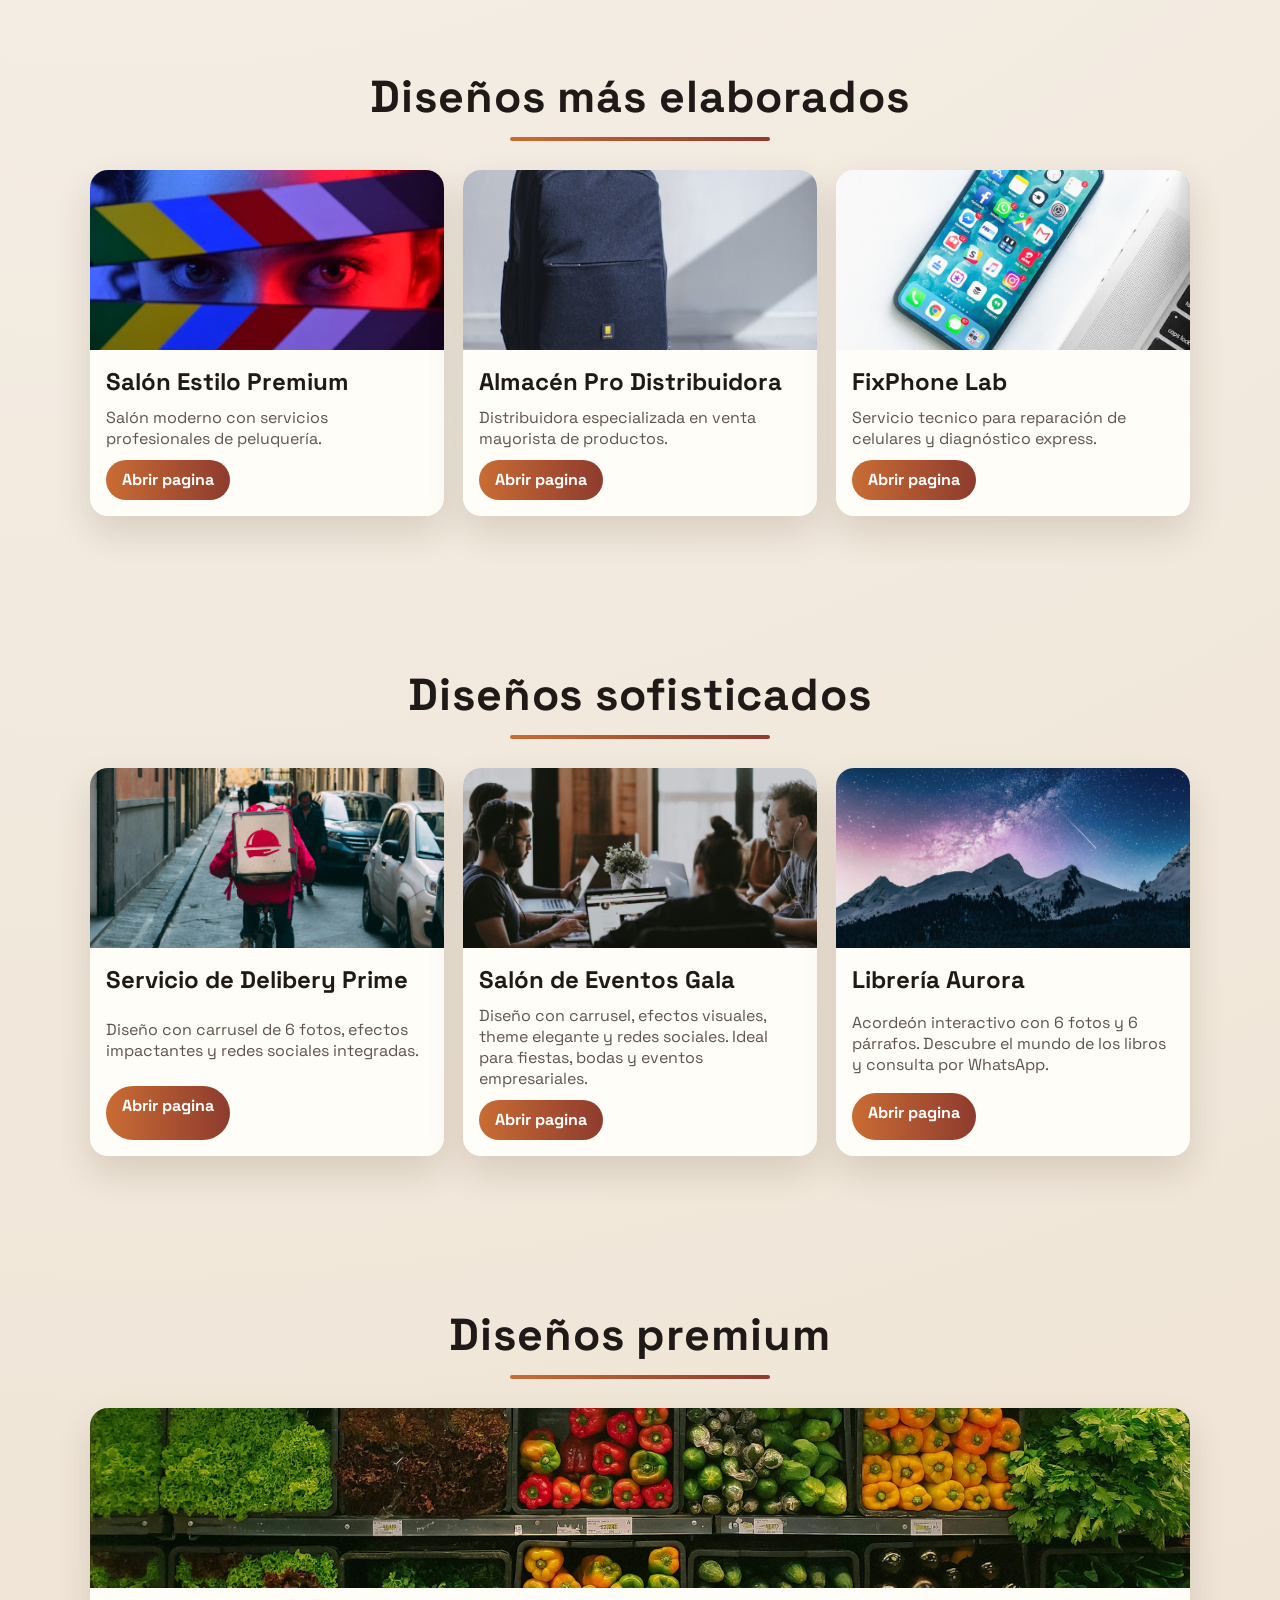
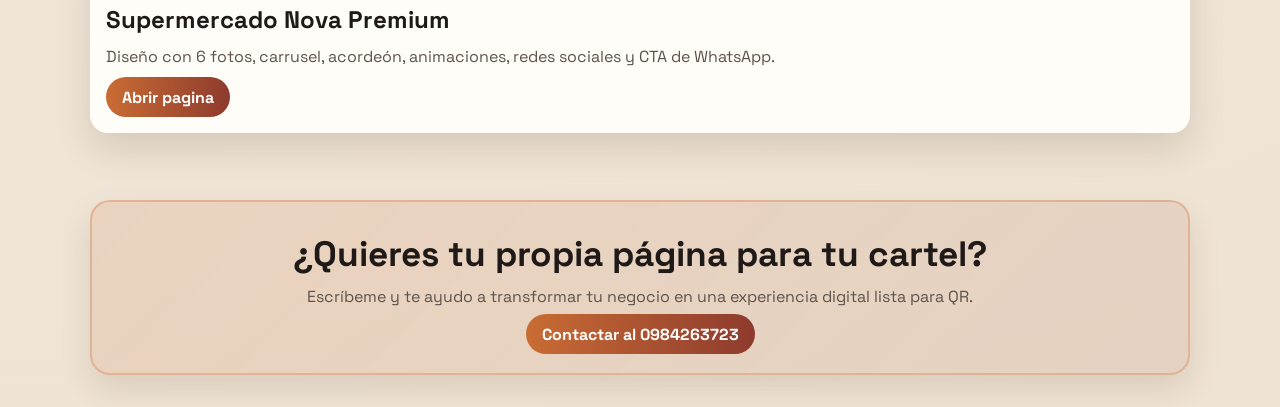
==== commit 1cbf635b: "Agregar secciones de propuesta de valor y llamada a la acción en HTML con estilos correspondientes." ====
--- a/index.html
+++ b/index.html
@@ -25,6 +25,12 @@
     </header>
 
     <main class="container">
+      <section class="value-proposition">
+        <div class="value-content">
+          <p class="value-text">Convierte tu cartel físico en una página web con más información, fotos, WhatsApp, ubicación, horarios y promociones mediante un código QR.</p>
+        </div>
+      </section>
+
       <h2 class="section-title">Diseños Sencillos</h2>
 
       <section class="catalog" id="catalog">
@@ -208,6 +214,19 @@
         </article>
       </section>
 
+      <section class="final-cta">
+        <h2>¿Quieres tu propia página para tu cartel?</h2>
+        <p>Escríbeme y te ayudo a transformar tu negocio en una experiencia digital lista para QR.</p>
+        <a
+          class="btn"
+          href="https://api.whatsapp.com/send?phone=0984263723&text=Hola,%20quiero%20mi%20pagina%20web%20para%20codigo%20QR"
+          target="_blank"
+          rel="noopener noreferrer"
+        >
+          Contactar al 0984263723
+        </a>
+      </section>
+
       <p id="emptyState" class="empty" hidden>No hay resultados para esa busqueda.</p>
     </main>
 
--- a/assets/styles.css
+++ b/assets/styles.css
@@ -70,6 +70,42 @@
   color: #ffd8bf;
 }
 
+.value-proposition {
+  margin: 2rem 0 2.8rem;
+  padding: 2rem 1.6rem;
+  border-radius: 24px;
+  background: linear-gradient(135deg, rgba(201, 108, 52, 0.12), rgba(142, 59, 46, 0.08));
+  border: 2px solid rgba(201, 108, 52, 0.3);
+  box-shadow: 0 12px 36px rgba(201, 108, 52, 0.12);
+  position: relative;
+  overflow: hidden;
+}
+
+.value-proposition::before {
+  content: "";
+  position: absolute;
+  inset: 0;
+  background: 
+    radial-gradient(circle at 12% 18%, rgba(201, 108, 52, 0.15), transparent 32%),
+    radial-gradient(circle at 88% 14%, rgba(142, 59, 46, 0.12), transparent 34%);
+  pointer-events: none;
+}
+
+.value-content {
+  position: relative;
+  z-index: 1;
+}
+
+.value-text {
+  margin: 0;
+  font-size: clamp(1.1rem, 3.2vw, 1.6rem);
+  font-weight: 700;
+  color: var(--text);
+  line-height: 1.5;
+  text-align: center;
+  letter-spacing: 0.01em;
+}
+
 .toolbar {
   margin: 2.2rem 0 1.4rem;
 }
@@ -90,13 +126,28 @@
 }
 
 .section-title {
-  margin: 2.2rem 0 1.4rem;
-  font-size: clamp(1.2rem, 3vw, 2rem);
+  margin: 2.8rem 0 1.8rem;
+  text-align: center;
+  font-size: clamp(1.6rem, 4.3vw, 2.8rem);
+  font-weight: 700;
+  letter-spacing: 0.02em;
   color: var(--text);
+  position: relative;
+  padding-top: 1.2rem;
+}
+
+.section-title::after {
+  content: "";
+  display: block;
+  width: min(260px, 62%);
+  height: 4px;
+  margin: 0.75rem auto 0;
+  border-radius: 999px;
+  background: linear-gradient(90deg, var(--primary), var(--primary-2));
 }
 
 .section-title.mt-5 {
-  margin-top: 4rem;
+  margin-top: 5.2rem;
 }
 
 .catalog {
@@ -169,6 +220,30 @@
   color: var(--muted);
 }
 
+.final-cta {
+  margin: 1.2rem 0 2rem;
+  padding: 1.8rem 1.2rem;
+  border-radius: 20px;
+  text-align: center;
+  background: linear-gradient(135deg, rgba(201, 108, 52, 0.14), rgba(142, 59, 46, 0.1));
+  border: 2px solid rgba(201, 108, 52, 0.3);
+  box-shadow: 0 14px 32px rgba(58, 32, 15, 0.12);
+}
+
+.final-cta h2 {
+  margin: 0;
+  font-size: clamp(1.3rem, 3.3vw, 2.2rem);
+}
+
+.final-cta p {
+  margin: 0.65rem 0 1rem;
+  color: var(--muted);
+}
+
+.final-cta .btn {
+  justify-self: center;
+}
+
 @keyframes enter {
   to {
     opacity: 1;
